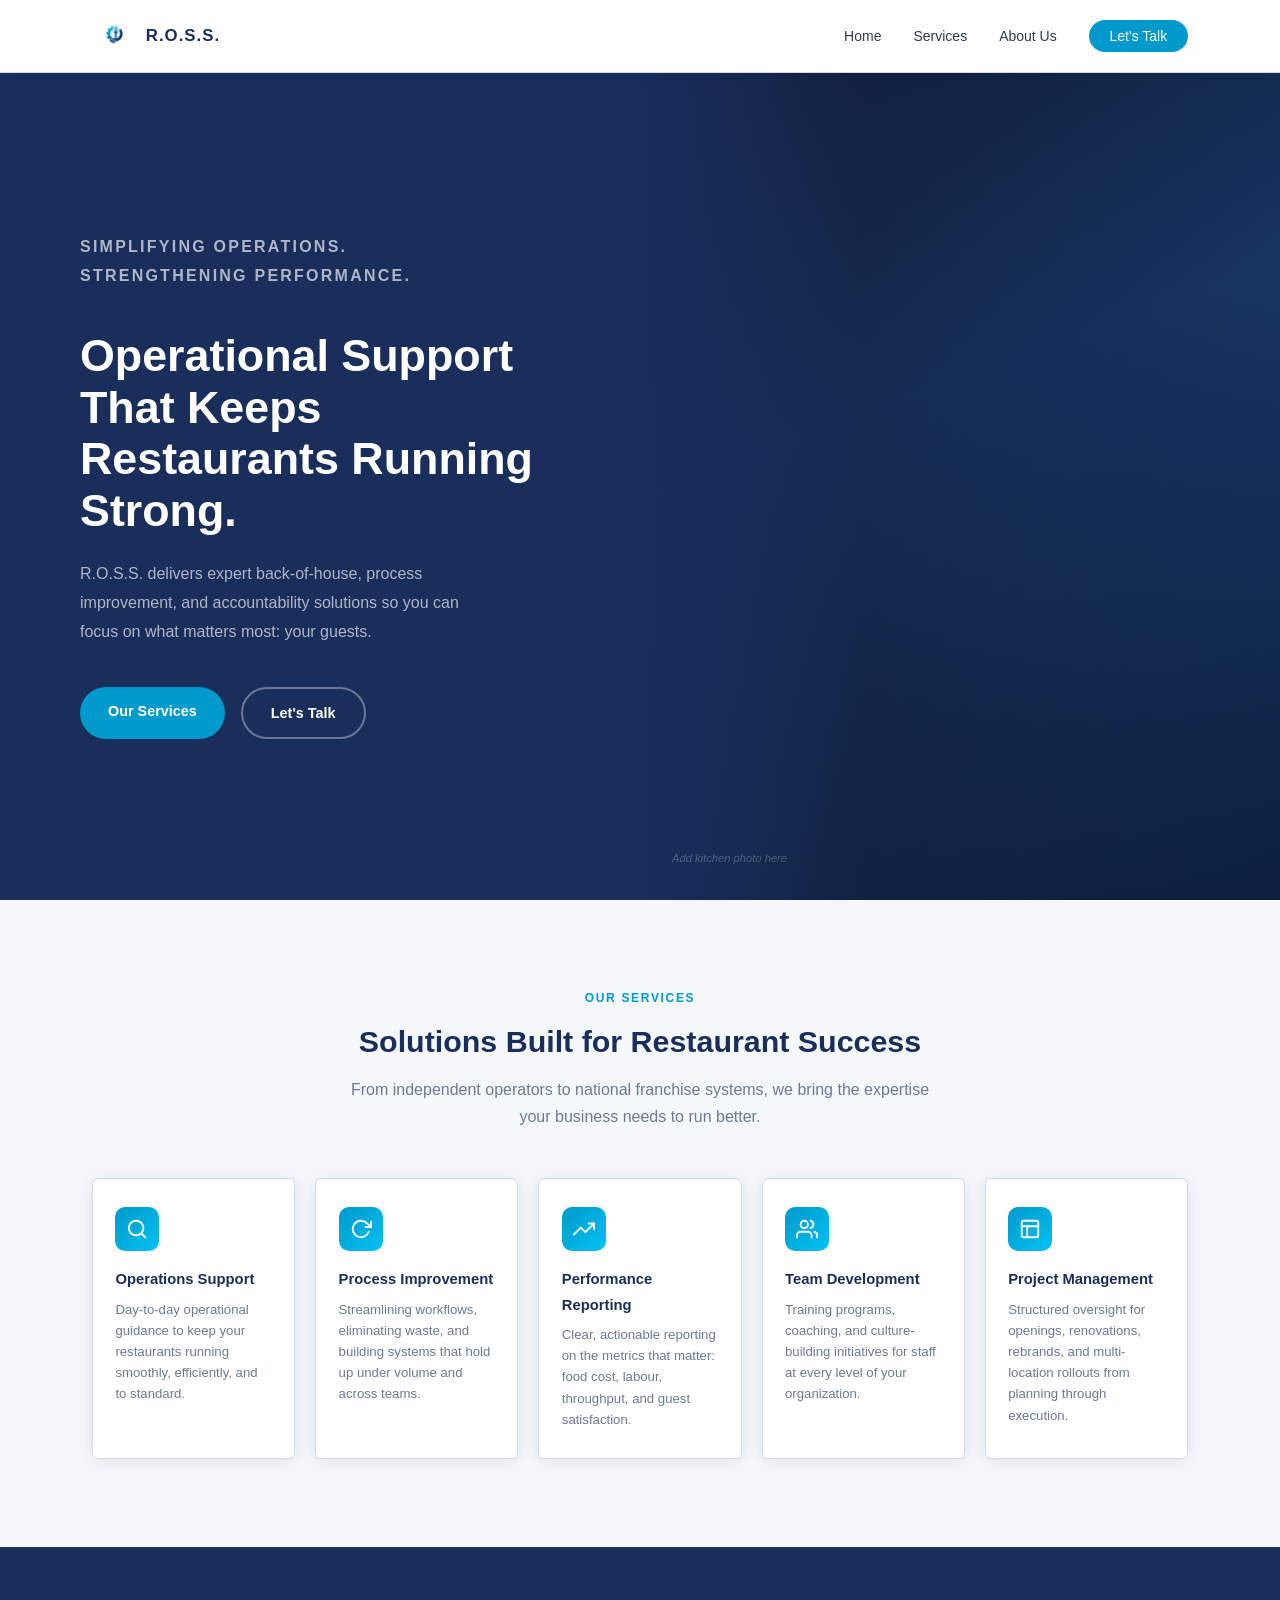
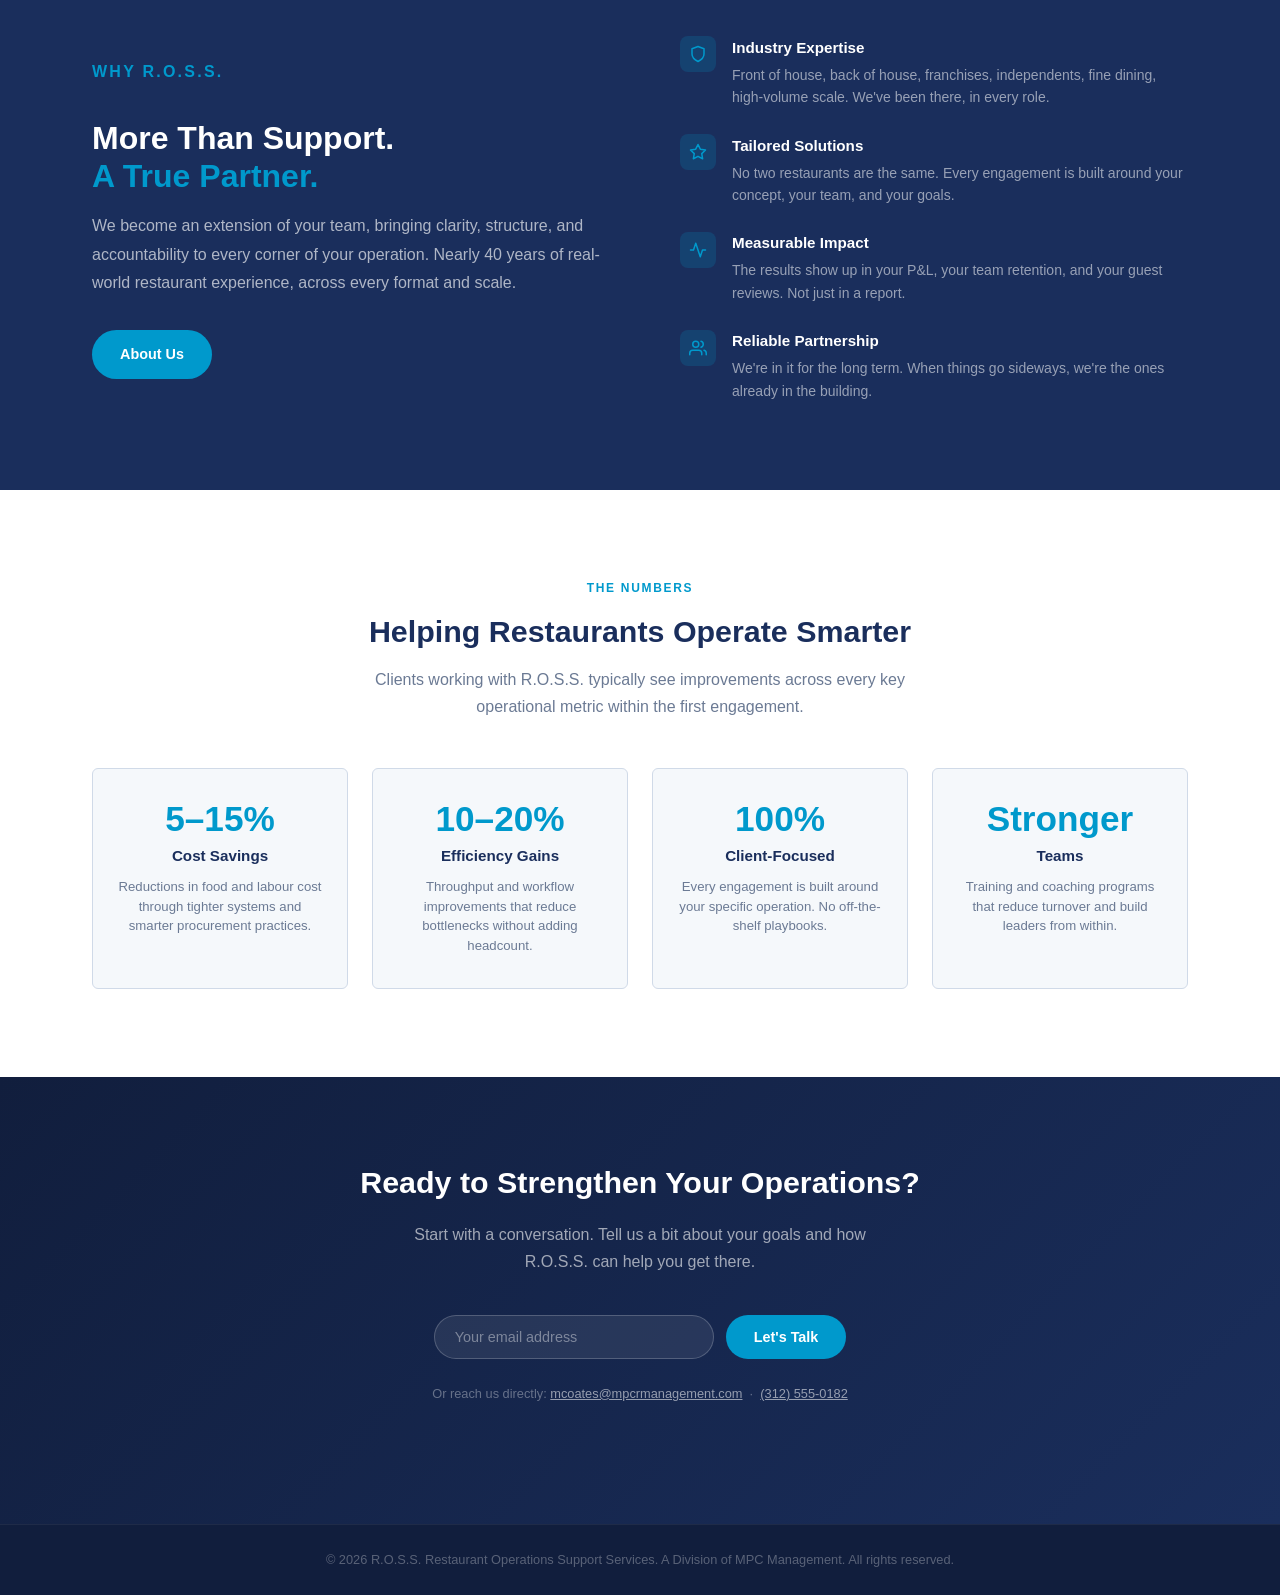
==== ross-a/index.html @ e2c579a1 "Add ross-a (corporate layout), rename original to ross-b Co-Authored-By: Claude Sonnet 4.6 <noreply@" ====
<!DOCTYPE html>
<html lang="en">
<head>
  <meta charset="UTF-8">
  <meta name="viewport" content="width=device-width, initial-scale=1.0">
  <title>R.O.S.S. - Restaurant Operations Support Services</title>
  <meta name="description" content="Restaurant Operations Support Services. Expert consulting for restaurants of every scale. Simplifying Operations. Strengthening Performance.">
  <meta name="robots" content="noindex, nofollow">
  <link rel="stylesheet" href="ross-a.css">
</head>
<body>

  <!-- NAV -->
  <nav class="nav">
    <div class="nav-inner">
      <a href="#top" class="nav-brand">
        <img src="images/logo-icon.png" alt="R.O.S.S." class="nav-icon">
        <span>R.O.S.S.</span>
      </a>
      <ul class="nav-links">
        <li><a href="#top">Home</a></li>
        <li><a href="#services">Services</a></li>
        <li><a href="#about">About Us</a></li>
        <li><a href="#contact" class="nav-cta">Let's Talk</a></li>
      </ul>
    </div>
  </nav>

  <!-- HERO -->
  <section class="hero" id="top">
    <div class="hero-left">
      <p class="hero-eyebrow">Simplifying Operations. Strengthening Performance.</p>
      <h1>Operational Support That Keeps Restaurants Running Strong.</h1>
      <p>R.O.S.S. delivers expert back-of-house, process improvement, and accountability solutions so you can focus on what matters most: your guests.</p>
      <div class="hero-btns">
        <a href="#services" class="btn-primary">Our Services</a>
        <a href="#contact" class="btn-outline">Let's Talk</a>
      </div>
    </div>
    <div class="hero-right">
      <!-- Replace gradient with: url('images/kitchen.jpg') center/cover -->
      <div class="hero-right-inner">
        <span class="hero-photo-credit">Add kitchen photo here</span>
      </div>
    </div>
  </section>

  <!-- SERVICES -->
  <section class="services" id="services">
    <div class="container">
      <p class="section-label">Our Services</p>
      <h2 class="section-title">Solutions Built for Restaurant Success</h2>
      <p class="section-sub">From independent operators to national franchise systems, we bring the expertise your business needs to run better.</p>
      <div class="services-grid">

        <div class="service-card">
          <div class="service-icon-wrap">
            <svg viewBox="0 0 24 24"><circle cx="11" cy="11" r="8"/><path d="M21 21l-4.35-4.35"/></svg>
          </div>
          <h3>Operations Support</h3>
          <p>Day-to-day operational guidance to keep your restaurants running smoothly, efficiently, and to standard.</p>
        </div>

        <div class="service-card">
          <div class="service-icon-wrap">
            <svg viewBox="0 0 24 24"><polyline points="23 4 23 10 17 10"/><path d="M20.49 15a9 9 0 1 1-2.12-9.36L23 10"/></svg>
          </div>
          <h3>Process Improvement</h3>
          <p>Streamlining workflows, eliminating waste, and building systems that hold up under volume and across teams.</p>
        </div>

        <div class="service-card">
          <div class="service-icon-wrap">
            <svg viewBox="0 0 24 24"><polyline points="23 6 13.5 15.5 8.5 10.5 1 18"/><polyline points="17 6 23 6 23 12"/></svg>
          </div>
          <h3>Performance Reporting</h3>
          <p>Clear, actionable reporting on the metrics that matter: food cost, labour, throughput, and guest satisfaction.</p>
        </div>

        <div class="service-card">
          <div class="service-icon-wrap">
            <svg viewBox="0 0 24 24"><path d="M17 21v-2a4 4 0 0 0-4-4H5a4 4 0 0 0-4 4v2"/><circle cx="9" cy="7" r="4"/><path d="M23 21v-2a4 4 0 0 0-3-3.87M16 3.13a4 4 0 0 1 0 7.75"/></svg>
          </div>
          <h3>Team Development</h3>
          <p>Training programs, coaching, and culture-building initiatives for staff at every level of your organization.</p>
        </div>

        <div class="service-card">
          <div class="service-icon-wrap">
            <svg viewBox="0 0 24 24"><rect x="3" y="3" width="18" height="18" rx="2"/><path d="M3 9h18M9 21V9"/></svg>
          </div>
          <h3>Project Management</h3>
          <p>Structured oversight for openings, renovations, rebrands, and multi-location rollouts from planning through execution.</p>
        </div>

      </div>
    </div>
  </section>

  <!-- PARTNER -->
  <section class="partner" id="about">
    <div class="container">
      <div class="partner-inner">
        <div class="partner-left">
          <p class="section-label" style="color: var(--teal);">Why R.O.S.S.</p>
          <h2>More Than Support.<br><span>A True Partner.</span></h2>
          <p>We become an extension of your team, bringing clarity, structure, and accountability to every corner of your operation. Nearly 40 years of real-world restaurant experience, across every format and scale.</p>
          <a href="#contact" class="btn-primary">About Us</a>
        </div>
        <ul class="partner-list">
          <li class="partner-item">
            <div class="partner-item-icon">
              <svg viewBox="0 0 24 24"><path d="M12 22s8-4 8-10V5l-8-3-8 3v7c0 6 8 10 8 10z"/></svg>
            </div>
            <div class="partner-item-text">
              <strong>Industry Expertise</strong>
              <p>Front of house, back of house, franchises, independents, fine dining, high-volume scale. We've been there, in every role.</p>
            </div>
          </li>
          <li class="partner-item">
            <div class="partner-item-icon">
              <svg viewBox="0 0 24 24"><path d="M12 2l3.09 6.26L22 9.27l-5 4.87 1.18 6.88L12 17.77l-6.18 3.25L7 14.14 2 9.27l6.91-1.01L12 2z"/></svg>
            </div>
            <div class="partner-item-text">
              <strong>Tailored Solutions</strong>
              <p>No two restaurants are the same. Every engagement is built around your concept, your team, and your goals.</p>
            </div>
          </li>
          <li class="partner-item">
            <div class="partner-item-icon">
              <svg viewBox="0 0 24 24"><polyline points="22 12 18 12 15 21 9 3 6 12 2 12"/></svg>
            </div>
            <div class="partner-item-text">
              <strong>Measurable Impact</strong>
              <p>The results show up in your P&amp;L, your team retention, and your guest reviews. Not just in a report.</p>
            </div>
          </li>
          <li class="partner-item">
            <div class="partner-item-icon">
              <svg viewBox="0 0 24 24"><path d="M17 21v-2a4 4 0 0 0-4-4H5a4 4 0 0 0-4 4v2"/><circle cx="9" cy="7" r="4"/><path d="M23 21v-2a4 4 0 0 0-3-3.87M16 3.13a4 4 0 0 1 0 7.75"/></svg>
            </div>
            <div class="partner-item-text">
              <strong>Reliable Partnership</strong>
              <p>We're in it for the long term. When things go sideways, we're the ones already in the building.</p>
            </div>
          </li>
        </ul>
      </div>
    </div>
  </section>

  <!-- STATS -->
  <section class="stats">
    <div class="container">
      <p class="section-label">The Numbers</p>
      <h2 class="section-title">Helping Restaurants Operate Smarter</h2>
      <p class="section-sub">Clients working with R.O.S.S. typically see improvements across every key operational metric within the first engagement.</p>
      <div class="stats-grid">
        <div class="stat-card">
          <div class="stat-number">5&ndash;15%</div>
          <div class="stat-label">Cost Savings</div>
          <p class="stat-desc">Reductions in food and labour cost through tighter systems and smarter procurement practices.</p>
        </div>
        <div class="stat-card">
          <div class="stat-number">10&ndash;20%</div>
          <div class="stat-label">Efficiency Gains</div>
          <p class="stat-desc">Throughput and workflow improvements that reduce bottlenecks without adding headcount.</p>
        </div>
        <div class="stat-card">
          <div class="stat-number">100%</div>
          <div class="stat-label">Client-Focused</div>
          <p class="stat-desc">Every engagement is built around your specific operation. No off-the-shelf playbooks.</p>
        </div>
        <div class="stat-card">
          <div class="stat-number">Stronger</div>
          <div class="stat-label">Teams</div>
          <p class="stat-desc">Training and coaching programs that reduce turnover and build leaders from within.</p>
        </div>
      </div>
    </div>
  </section>

  <!-- CTA BAR -->
  <section class="cta-bar" id="contact">
    <div class="container">
      <h2>Ready to Strengthen Your Operations?</h2>
      <p>Start with a conversation. Tell us a bit about your goals and how R.O.S.S. can help you get there.</p>
      <form class="cta-form" onsubmit="return false;">
        <input class="cta-input" type="email" placeholder="Your email address">
        <button class="cta-submit" type="submit">Let's Talk</button>
      </form>
      <p style="margin-top: 1.5rem; font-size: 0.8rem; color: rgba(255,255,255,0.35);">
        Or reach us directly: <a href="mailto:mcoates@mpcrmanagement.com" style="color: rgba(255,255,255,0.55);">mcoates@mpcrmanagement.com</a>
        &nbsp;&middot;&nbsp;
        <a href="tel:+13125550182" style="color: rgba(255,255,255,0.55);">(312) 555-0182</a>
      </p>
    </div>
  </section>

  <footer class="footer">
    <div class="container">
      <p>&copy; 2026 R.O.S.S. Restaurant Operations Support Services. A Division of MPC Management. All rights reserved.</p>
    </div>
  </footer>

</body>
</html>
---- ross-a/ross-a.css ----
*, *::before, *::after { margin: 0; padding: 0; box-sizing: border-box; }

:root {
  --navy:      #1a2e5c;
  --navy-dark: #111e3d;
  --teal:      #0099cc;
  --teal-dark: #007aaa;
  --white:     #ffffff;
  --offwhite:  #f5f8fb;
  --text:      #2c3a52;
  --muted:     #6b7a94;
  --border:    #d0dae8;
  --radius:    6px;
  --shadow:    0 2px 16px rgba(26,46,92,0.10);
}

html { scroll-behavior: smooth; }

body {
  font-family: -apple-system, BlinkMacSystemFont, 'Segoe UI', Helvetica, Arial, sans-serif;
  font-size: 16px;
  line-height: 1.7;
  color: var(--text);
  background: var(--white);
}

/* ── NAV ── */
.nav {
  position: fixed;
  top: 0; left: 0; right: 0;
  z-index: 100;
  background: var(--white);
  border-bottom: 1px solid var(--border);
  box-shadow: 0 1px 8px rgba(26,46,92,0.08);
}

.nav-inner {
  max-width: 1160px;
  margin: 0 auto;
  padding: 0 2rem;
  height: 72px;
  display: flex;
  align-items: center;
  justify-content: space-between;
}

.nav-brand {
  display: flex;
  align-items: center;
  gap: 0.55rem;
  text-decoration: none;
  color: var(--navy);
  font-weight: 800;
  font-size: 1.05rem;
  letter-spacing: 0.06em;
}

.nav-icon { height: 30px; width: auto; }

.nav-links {
  display: flex;
  list-style: none;
  gap: 2rem;
  align-items: center;
}

.nav-links a {
  color: var(--text);
  text-decoration: none;
  font-size: 0.875rem;
  font-weight: 500;
  transition: color 0.2s;
}

.nav-links a:hover { color: var(--teal); }

.nav-cta {
  background: var(--teal);
  color: var(--white) !important;
  padding: 0.5rem 1.3rem;
  border-radius: 100px;
  font-weight: 600;
  transition: background 0.2s !important;
}

.nav-cta:hover { background: var(--teal-dark) !important; }

/* ── HERO ── */
.hero {
  min-height: 100vh;
  padding-top: 72px;
  display: grid;
  grid-template-columns: 1fr 1fr;
}

.hero-left {
  background: var(--navy);
  display: flex;
  flex-direction: column;
  justify-content: center;
  padding: 5rem 3.5rem 5rem 5rem;
}

.hero-eyebrow {
  font-size: 0.75rem;
  font-weight: 600;
  text-transform: uppercase;
  letter-spacing: 0.14em;
  color: var(--teal);
  margin-bottom: 1.25rem;
}

.hero-left h1 {
  font-size: clamp(2rem, 3.5vw, 3rem);
  font-weight: 800;
  color: var(--white);
  line-height: 1.15;
  margin-bottom: 1.5rem;
}

.hero-left p {
  font-size: 1rem;
  color: rgba(255,255,255,0.65);
  line-height: 1.8;
  max-width: 420px;
  margin-bottom: 2.5rem;
}

.hero-btns {
  display: flex;
  gap: 1rem;
  flex-wrap: wrap;
}

.btn-primary {
  display: inline-block;
  background: var(--teal);
  color: var(--white);
  text-decoration: none;
  padding: 0.75rem 1.75rem;
  border-radius: 100px;
  font-weight: 600;
  font-size: 0.9rem;
  transition: background 0.2s, transform 0.15s;
}

.btn-primary:hover { background: var(--teal-dark); transform: translateY(-1px); }

.btn-outline {
  display: inline-block;
  background: transparent;
  color: var(--white);
  text-decoration: none;
  padding: 0.75rem 1.75rem;
  border-radius: 100px;
  border: 2px solid rgba(255,255,255,0.35);
  font-weight: 600;
  font-size: 0.9rem;
  transition: border-color 0.2s, background 0.2s;
}

.btn-outline:hover {
  border-color: rgba(255,255,255,0.7);
  background: rgba(255,255,255,0.06);
}

/* kitchen photo — swap placeholder with real photo */
.hero-right {
  position: relative;
  overflow: hidden;
  background:
    linear-gradient(to right, var(--navy) 0%, rgba(17,30,61,0.55) 35%, rgba(17,30,61,0.2) 100%),
    linear-gradient(160deg, #0d1f3c 0%, #1a3a6b 40%, #0b2040 100%);
  min-height: 500px;
}

/* replace the gradient above with a real photo:
   background: linear-gradient(to right, var(--navy), rgba(17,30,61,0.4)),
               url('images/kitchen.jpg') center/cover no-repeat;
*/
.hero-right-inner {
  position: absolute;
  inset: 0;
  display: flex;
  align-items: flex-end;
  padding: 2rem;
}

.hero-photo-credit {
  font-size: 0.7rem;
  color: rgba(255,255,255,0.25);
  font-style: italic;
}

/* ── CONTAINER ── */
.container {
  max-width: 1160px;
  margin: 0 auto;
  padding: 0 2rem;
}

/* ── SECTION HEADERS ── */
.section-label {
  font-size: 0.75rem;
  font-weight: 600;
  text-transform: uppercase;
  letter-spacing: 0.14em;
  color: var(--teal);
  margin-bottom: 0.5rem;
}

.section-title {
  font-size: 1.9rem;
  font-weight: 700;
  color: var(--navy);
  margin-bottom: 0.5rem;
}

.section-sub {
  color: var(--muted);
  font-size: 1rem;
  margin-bottom: 3rem;
  max-width: 600px;
}

/* ── SERVICES ── */
.services {
  background: var(--offwhite);
  padding: 5.5rem 2rem;
  text-align: center;
}

.services .section-title,
.services .section-sub { margin-left: auto; margin-right: auto; }
.services .section-sub { text-align: center; }

.services-grid {
  display: grid;
  grid-template-columns: repeat(5, 1fr);
  gap: 1.25rem;
  text-align: left;
}

.service-card {
  background: var(--white);
  border: 1px solid var(--border);
  border-radius: var(--radius);
  padding: 1.75rem 1.4rem;
  box-shadow: var(--shadow);
  transition: transform 0.2s, box-shadow 0.2s;
}

.service-card:hover {
  transform: translateY(-4px);
  box-shadow: 0 8px 28px rgba(26,46,92,0.13);
}

.service-icon-wrap {
  width: 44px;
  height: 44px;
  background: linear-gradient(135deg, var(--teal), #00c2f0);
  border-radius: 10px;
  display: flex;
  align-items: center;
  justify-content: center;
  margin-bottom: 1rem;
}

.service-icon-wrap svg {
  width: 22px;
  height: 22px;
  stroke: var(--white);
  fill: none;
  stroke-width: 2;
  stroke-linecap: round;
  stroke-linejoin: round;
}

.service-card h3 {
  font-size: 0.925rem;
  font-weight: 700;
  color: var(--navy);
  margin-bottom: 0.4rem;
}

.service-card p {
  font-size: 0.825rem;
  color: var(--muted);
  line-height: 1.6;
}

/* ── PARTNER ── */
.partner {
  background: var(--navy);
  padding: 5.5rem 2rem;
  color: var(--white);
}

.partner-inner {
  display: grid;
  grid-template-columns: 1fr 1fr;
  gap: 5rem;
  align-items: center;
}

.partner-left h2 {
  font-size: 2rem;
  font-weight: 800;
  line-height: 1.2;
  margin-bottom: 1rem;
}

.partner-left h2 span {
  color: var(--teal);
}

.partner-left p {
  color: rgba(255,255,255,0.65);
  font-size: 1rem;
  line-height: 1.8;
  margin-bottom: 2rem;
}

.partner-list {
  list-style: none;
  display: flex;
  flex-direction: column;
  gap: 1.5rem;
}

.partner-item {
  display: flex;
  gap: 1rem;
  align-items: flex-start;
}

.partner-item-icon {
  width: 36px;
  height: 36px;
  background: rgba(0,153,204,0.18);
  border-radius: 8px;
  display: flex;
  align-items: center;
  justify-content: center;
  flex-shrink: 0;
  margin-top: 0.1rem;
}

.partner-item-icon svg {
  width: 18px;
  height: 18px;
  stroke: var(--teal);
  fill: none;
  stroke-width: 2;
  stroke-linecap: round;
  stroke-linejoin: round;
}

.partner-item-text strong {
  display: block;
  color: var(--white);
  font-size: 0.95rem;
  font-weight: 600;
  margin-bottom: 0.2rem;
}

.partner-item-text p {
  color: rgba(255,255,255,0.55);
  font-size: 0.875rem;
  line-height: 1.6;
}

/* ── STATS ── */
.stats {
  background: var(--white);
  padding: 5.5rem 2rem;
  text-align: center;
}

.stats .section-title,
.stats .section-sub { margin-left: auto; margin-right: auto; text-align: center; }

.stats-grid {
  display: grid;
  grid-template-columns: repeat(4, 1fr);
  gap: 1.5rem;
}

.stat-card {
  background: var(--offwhite);
  border: 1px solid var(--border);
  border-radius: var(--radius);
  padding: 2rem 1.5rem;
  text-align: center;
}

.stat-number {
  font-size: 2.2rem;
  font-weight: 800;
  color: var(--teal);
  line-height: 1;
  margin-bottom: 0.4rem;
}

.stat-label {
  font-size: 0.95rem;
  font-weight: 600;
  color: var(--navy);
  margin-bottom: 0.5rem;
}

.stat-desc {
  font-size: 0.825rem;
  color: var(--muted);
  line-height: 1.5;
}

/* ── CTA BAR ── */
.cta-bar {
  background: linear-gradient(135deg, var(--navy-dark), var(--navy));
  padding: 5rem 2rem;
  text-align: center;
  color: var(--white);
}

.cta-bar h2 {
  font-size: 1.9rem;
  font-weight: 700;
  margin-bottom: 0.75rem;
}

.cta-bar p {
  color: rgba(255,255,255,0.60);
  font-size: 1rem;
  margin-bottom: 2.5rem;
  max-width: 480px;
  margin-left: auto;
  margin-right: auto;
}

.cta-form {
  display: flex;
  justify-content: center;
  gap: 0.75rem;
  flex-wrap: wrap;
}

.cta-input {
  padding: 0.8rem 1.25rem;
  border-radius: 100px;
  border: 1px solid rgba(255,255,255,0.2);
  background: rgba(255,255,255,0.08);
  color: var(--white);
  font-size: 0.9rem;
  min-width: 280px;
  outline: none;
  transition: border-color 0.2s;
}

.cta-input::placeholder { color: rgba(255,255,255,0.40); }
.cta-input:focus { border-color: rgba(0,153,204,0.7); }

.cta-submit {
  background: var(--teal);
  color: var(--white);
  border: none;
  padding: 0.8rem 1.75rem;
  border-radius: 100px;
  font-weight: 600;
  font-size: 0.9rem;
  cursor: pointer;
  transition: background 0.2s;
}

.cta-submit:hover { background: var(--teal-dark); }

/* ── FOOTER ── */
.footer {
  background: var(--navy-dark);
  color: rgba(255,255,255,0.30);
  text-align: center;
  padding: 1.5rem 2rem;
  font-size: 0.8rem;
  border-top: 1px solid rgba(255,255,255,0.06);
}

/* ── RESPONSIVE ── */
@media (max-width: 1000px) {
  .services-grid { grid-template-columns: repeat(3, 1fr); }
  .stats-grid { grid-template-columns: repeat(2, 1fr); }
}

@media (max-width: 860px) {
  .hero { grid-template-columns: 1fr; min-height: auto; }
  .hero-left { padding: 4rem 2rem; }
  .hero-right { min-height: 300px; }
  .partner-inner { grid-template-columns: 1fr; gap: 3rem; }
}

@media (max-width: 640px) {
  .services-grid { grid-template-columns: repeat(2, 1fr); }
  .nav-links li:not(:last-child) { display: none; }
  .stats-grid { grid-template-columns: 1fr 1fr; }
}

@media (max-width: 420px) {
  .services-grid { grid-template-columns: 1fr; }
}
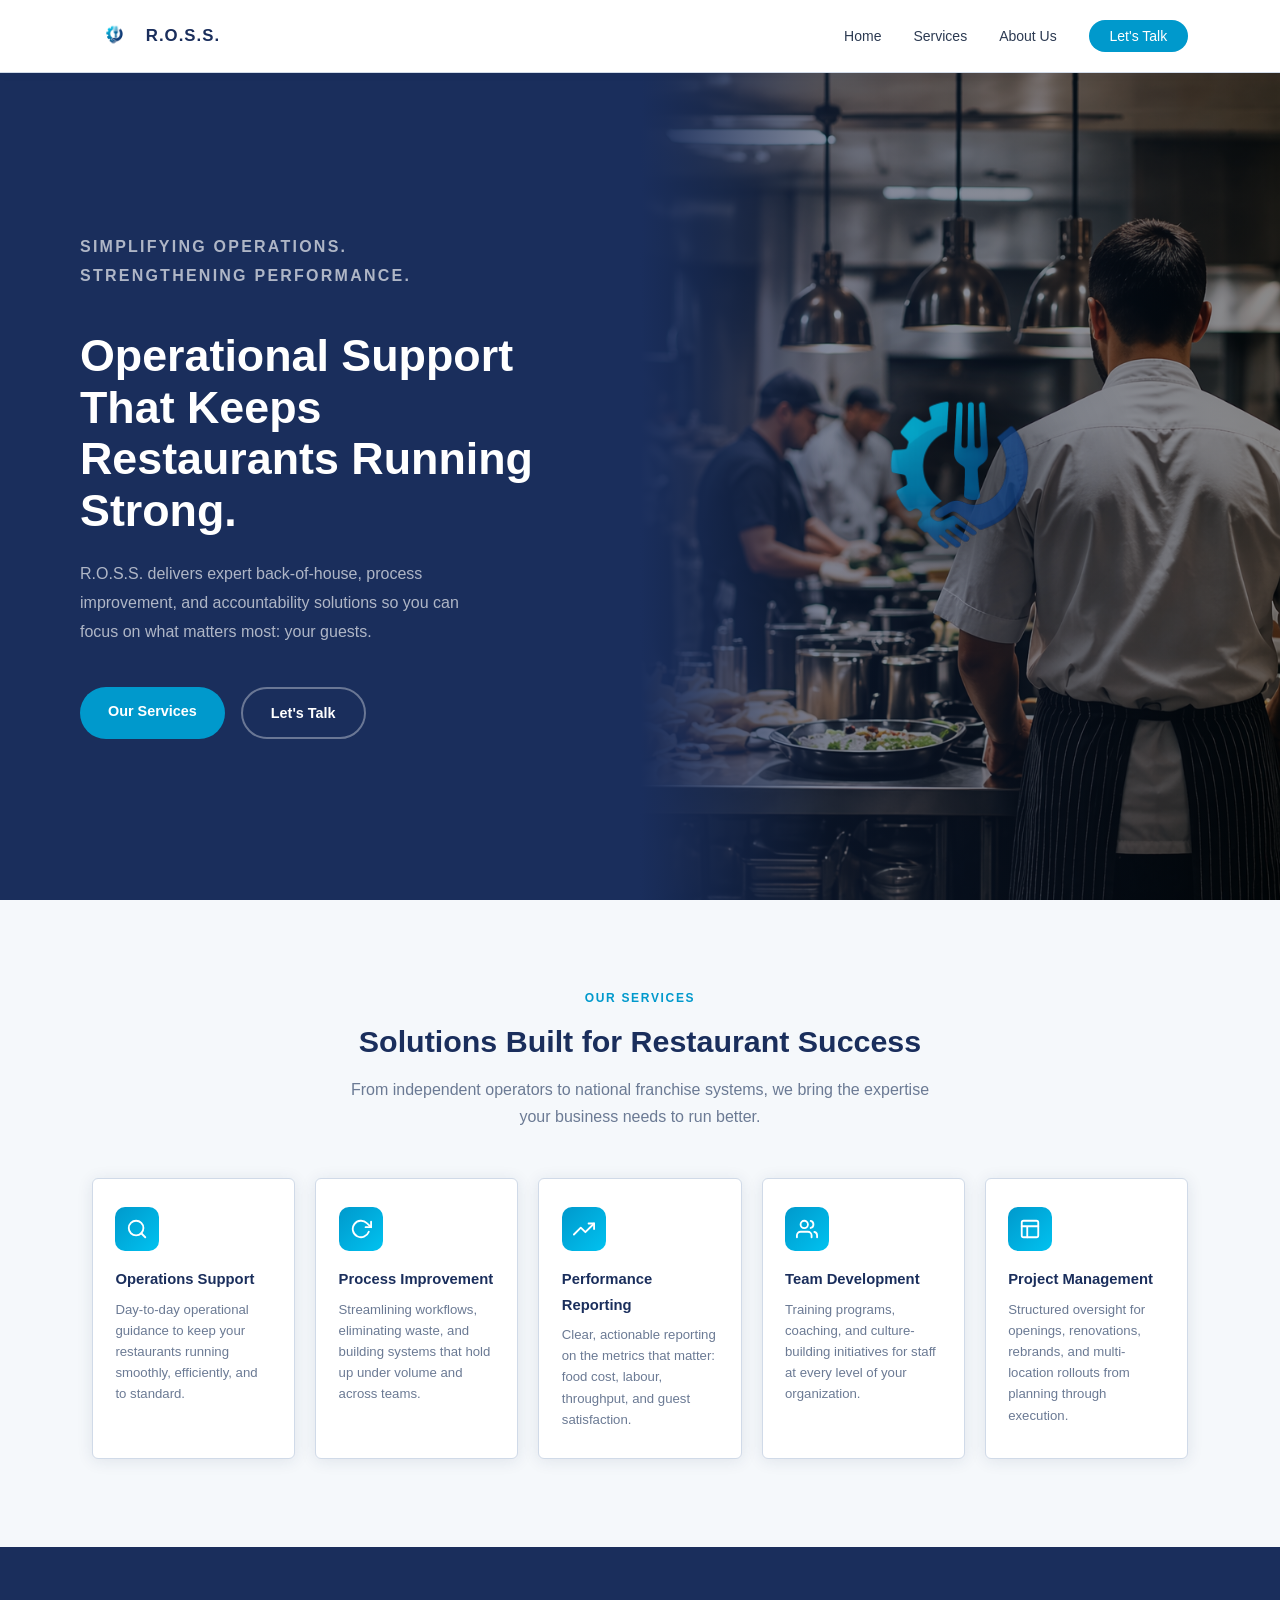
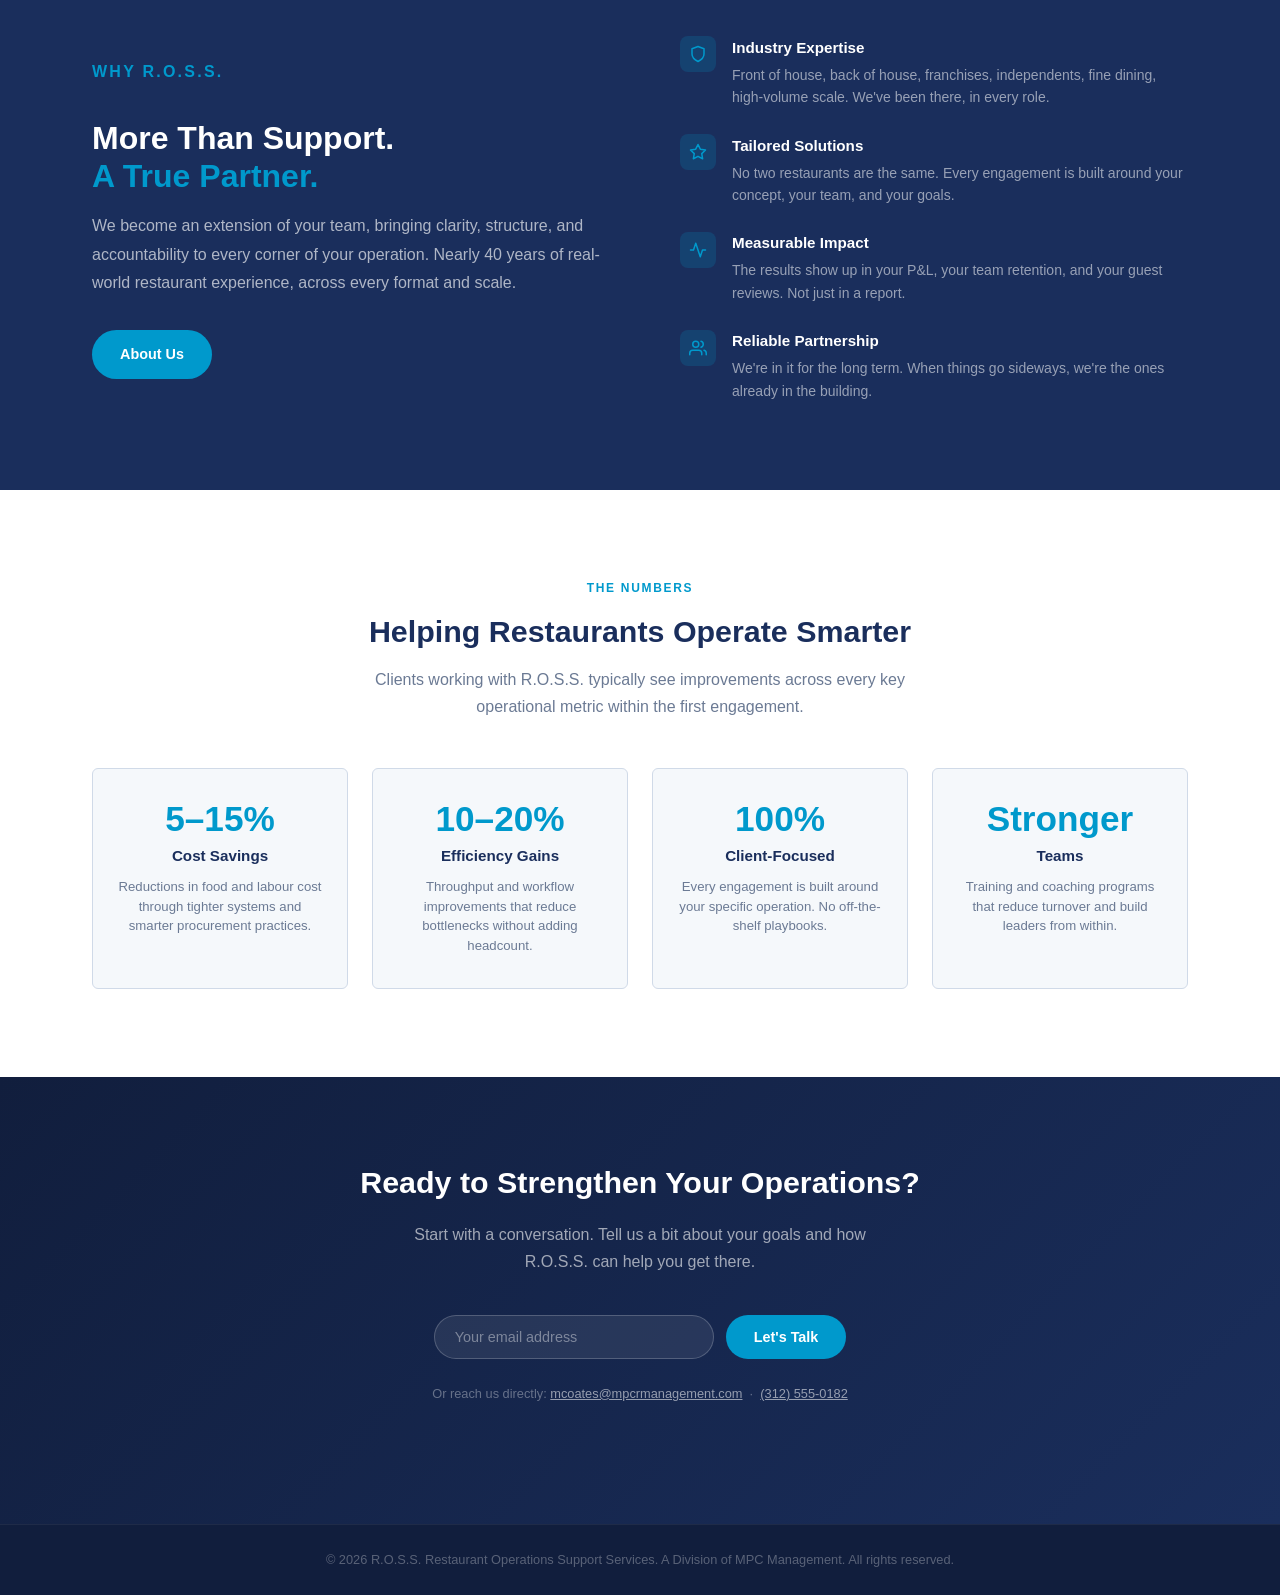
==== commit 10c9586f: "ross-a: add kitchen photo, big logo overlay on hero right panel Co-Authored-By: Claude Sonnet 4.6 <n" ====
--- a/ross-a/index.html
+++ b/ross-a/index.html
@@ -38,10 +38,7 @@
       </div>
     </div>
     <div class="hero-right">
-      <!-- Replace gradient with: url('images/kitchen.jpg') center/cover -->
-      <div class="hero-right-inner">
-        <span class="hero-photo-credit">Add kitchen photo here</span>
-      </div>
+      <img src="images/logo-icon.png" alt="" class="hero-logo-overlay">
     </div>
   </section>
 
--- a/ross-a/ross-a.css
+++ b/ross-a/ross-a.css
@@ -164,32 +164,28 @@
   background: rgba(255,255,255,0.06);
 }
 
-/* kitchen photo — swap placeholder with real photo */
 .hero-right {
   position: relative;
   overflow: hidden;
   background:
-    linear-gradient(to right, var(--navy) 0%, rgba(17,30,61,0.55) 35%, rgba(17,30,61,0.2) 100%),
-    linear-gradient(160deg, #0d1f3c 0%, #1a3a6b 40%, #0b2040 100%);
+    linear-gradient(to right, var(--navy) 0%, rgba(17,30,61,0.5) 30%, rgba(0,0,0,0.45) 100%),
+    url('images/kitchen.png') center/cover no-repeat;
   min-height: 500px;
-}
-
-/* replace the gradient above with a real photo:
-   background: linear-gradient(to right, var(--navy), rgba(17,30,61,0.4)),
-               url('images/kitchen.jpg') center/cover no-repeat;
-*/
-.hero-right-inner {
-  position: absolute;
-  inset: 0;
-  display: flex;
-  align-items: flex-end;
-  padding: 2rem;
-}
-
-.hero-photo-credit {
-  font-size: 0.7rem;
-  color: rgba(255,255,255,0.25);
-  font-style: italic;
+  display: flex;
+  align-items: center;
+  justify-content: center;
+}
+
+.hero-logo-overlay {
+  width: 72%;
+  max-width: 380px;
+  min-width: 200px;
+  opacity: 0.82;
+  filter:
+    drop-shadow(0 0 60px rgba(0,0,0,0.7))
+    drop-shadow(0 4px 24px rgba(0,0,0,0.5));
+  position: relative;
+  z-index: 2;
 }
 
 /* ── CONTAINER ── */
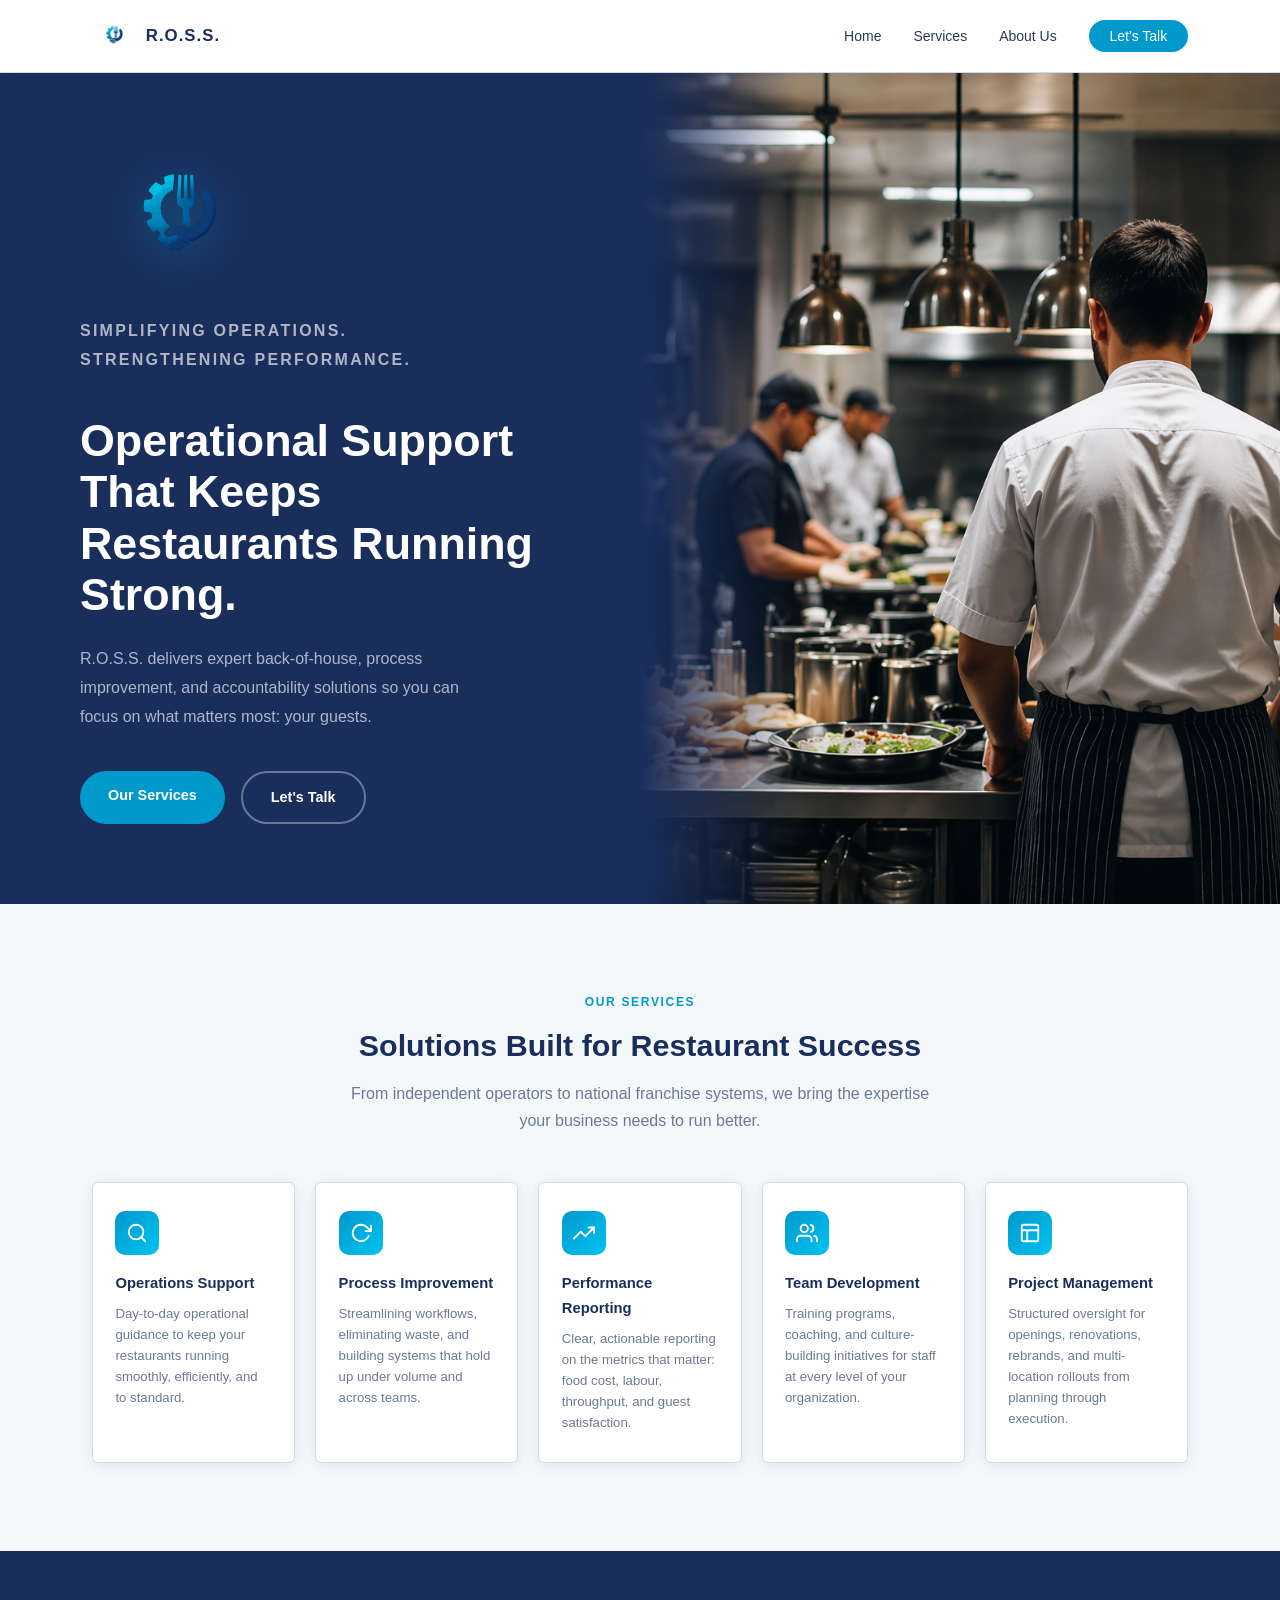
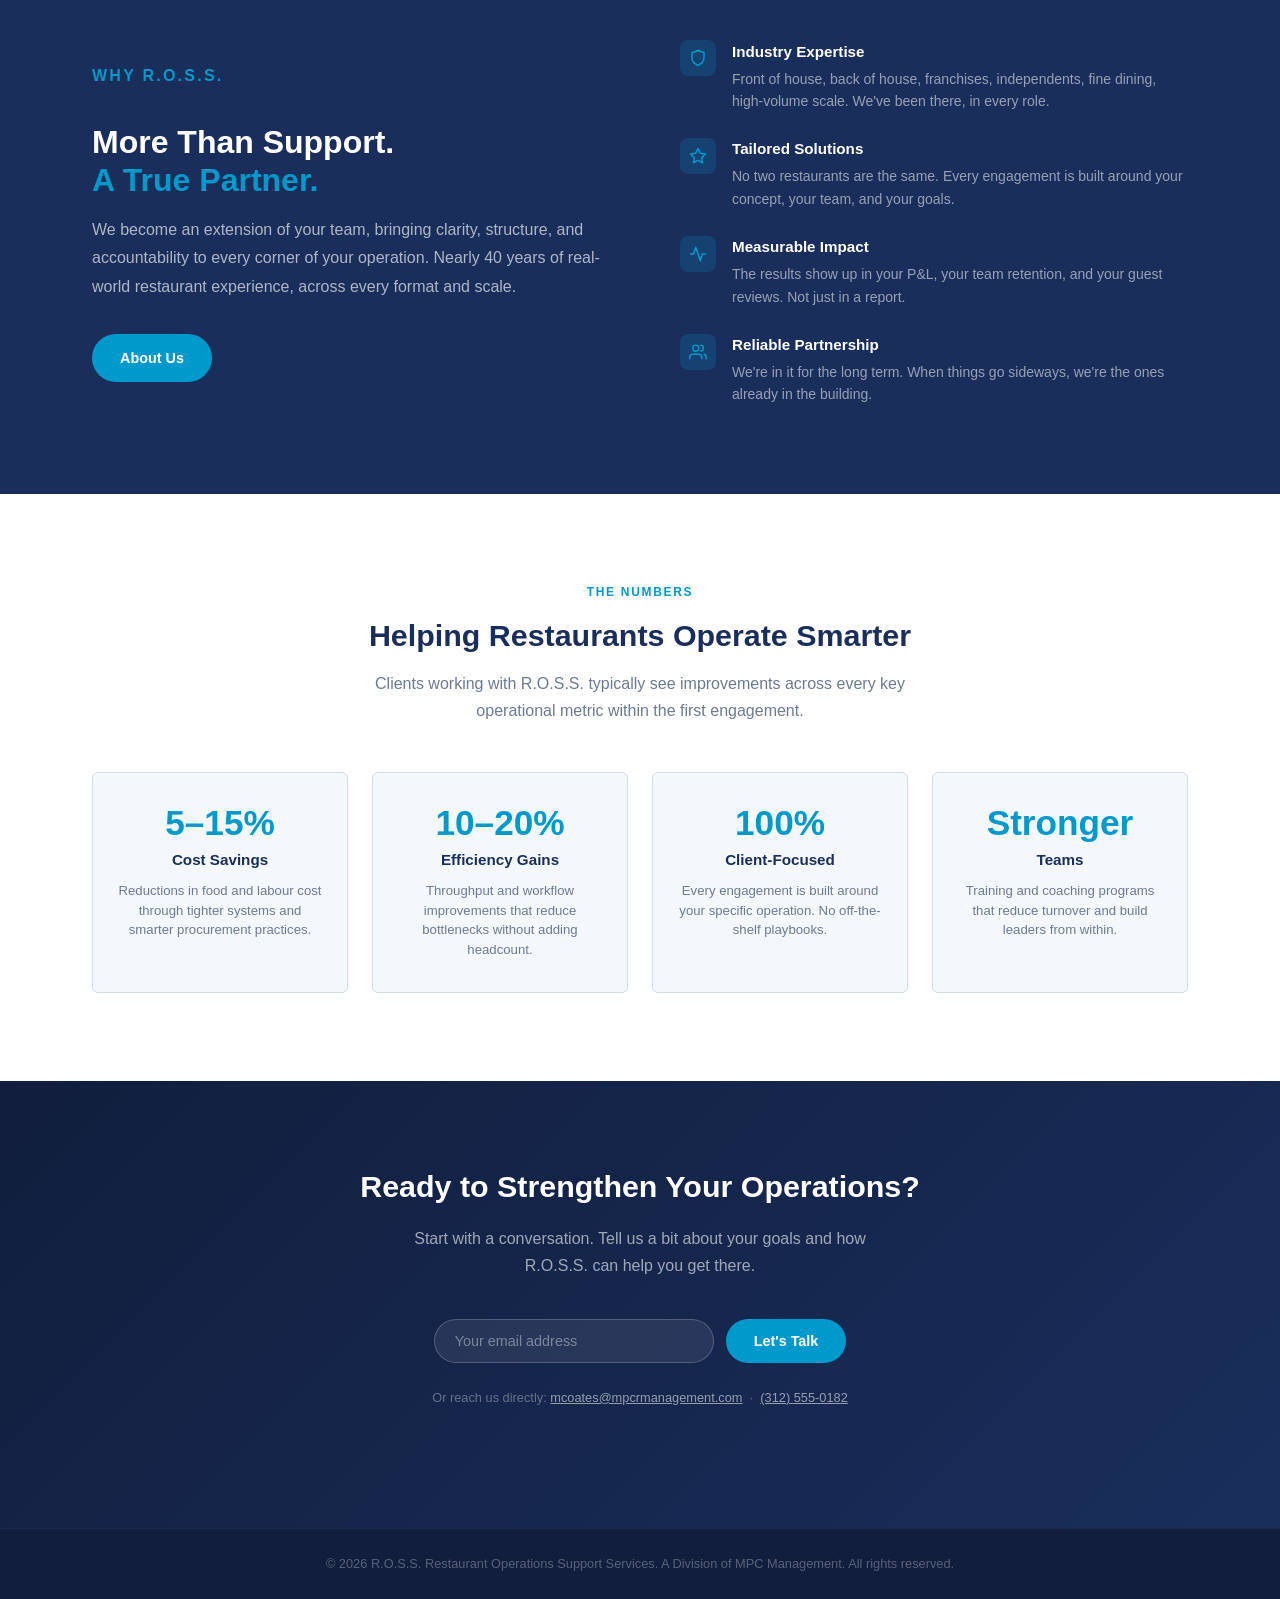
==== commit 4cc7e0ee: "Fix logo squash on ross-b; move logo to hero-left on ross-a Co-Authored-By: Claude Sonnet 4.6 <norep" ====
--- a/ross-a/index.html
+++ b/ross-a/index.html
@@ -29,6 +29,7 @@
   <!-- HERO -->
   <section class="hero" id="top">
     <div class="hero-left">
+      <img src="images/logo-icon.png" alt="R.O.S.S." class="hero-logo-overlay">
       <p class="hero-eyebrow">Simplifying Operations. Strengthening Performance.</p>
       <h1>Operational Support That Keeps Restaurants Running Strong.</h1>
       <p>R.O.S.S. delivers expert back-of-house, process improvement, and accountability solutions so you can focus on what matters most: your guests.</p>
@@ -37,9 +38,7 @@
         <a href="#contact" class="btn-outline">Let's Talk</a>
       </div>
     </div>
-    <div class="hero-right">
-      <img src="images/logo-icon.png" alt="" class="hero-logo-overlay">
-    </div>
+    <div class="hero-right"></div>
   </section>
 
   <!-- SERVICES -->
--- a/ross-a/ross-a.css
+++ b/ross-a/ross-a.css
@@ -168,24 +168,17 @@
   position: relative;
   overflow: hidden;
   background:
-    linear-gradient(to right, var(--navy) 0%, rgba(17,30,61,0.5) 30%, rgba(0,0,0,0.45) 100%),
+    linear-gradient(to right, var(--navy) 0%, transparent 25%),
     url('images/kitchen.png') center/cover no-repeat;
   min-height: 500px;
-  display: flex;
-  align-items: center;
-  justify-content: center;
 }
 
 .hero-logo-overlay {
-  width: 72%;
-  max-width: 380px;
-  min-width: 200px;
-  opacity: 0.82;
-  filter:
-    drop-shadow(0 0 60px rgba(0,0,0,0.7))
-    drop-shadow(0 4px 24px rgba(0,0,0,0.5));
-  position: relative;
-  z-index: 2;
+  width: 200px;
+  height: auto;
+  display: block;
+  margin-bottom: 2rem;
+  filter: drop-shadow(0 6px 24px rgba(0,194,240,0.3));
 }
 
 /* ── CONTAINER ── */
